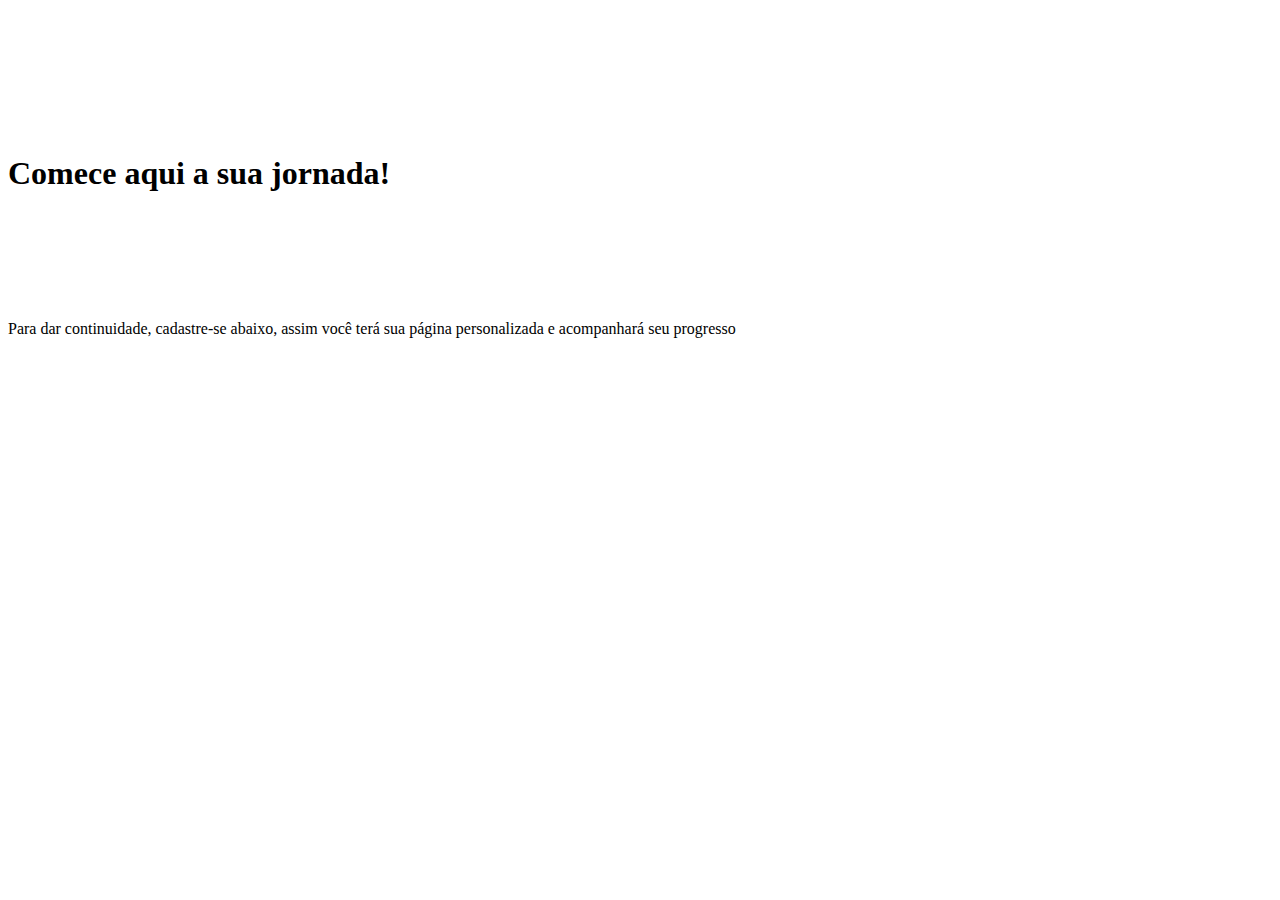
==== src/paginas/02-cadastro.html @ 318ea41e "Trabalhando na pagina index.html" ====
<!DOCTYPE html>
<html lang="pt-BR">
  <head>
    <link
      rel="stylesheet"
      type="text/css"
      href="css/styles-pagina2.css"
      media="screen"
    />
    <script type="text/javascript" src="js/scripts.js"></script>
    <br />
    <br />
    <br />
    <br />
    <br />
    <br />
    <br />
    <h1 id="título">Comece aqui a sua jornada!</h1>
    <br />
    <br />
    <br />
    <br />
    <br />
  </head>
  <title>Cadastro</title>

  <body>
    <div>
      <p>
        Para dar continuidade, cadastre-se abaixo, assim você terá sua página
        personalizada e acompanhará seu progresso
      </p>
    </div>
  </body>
</html>
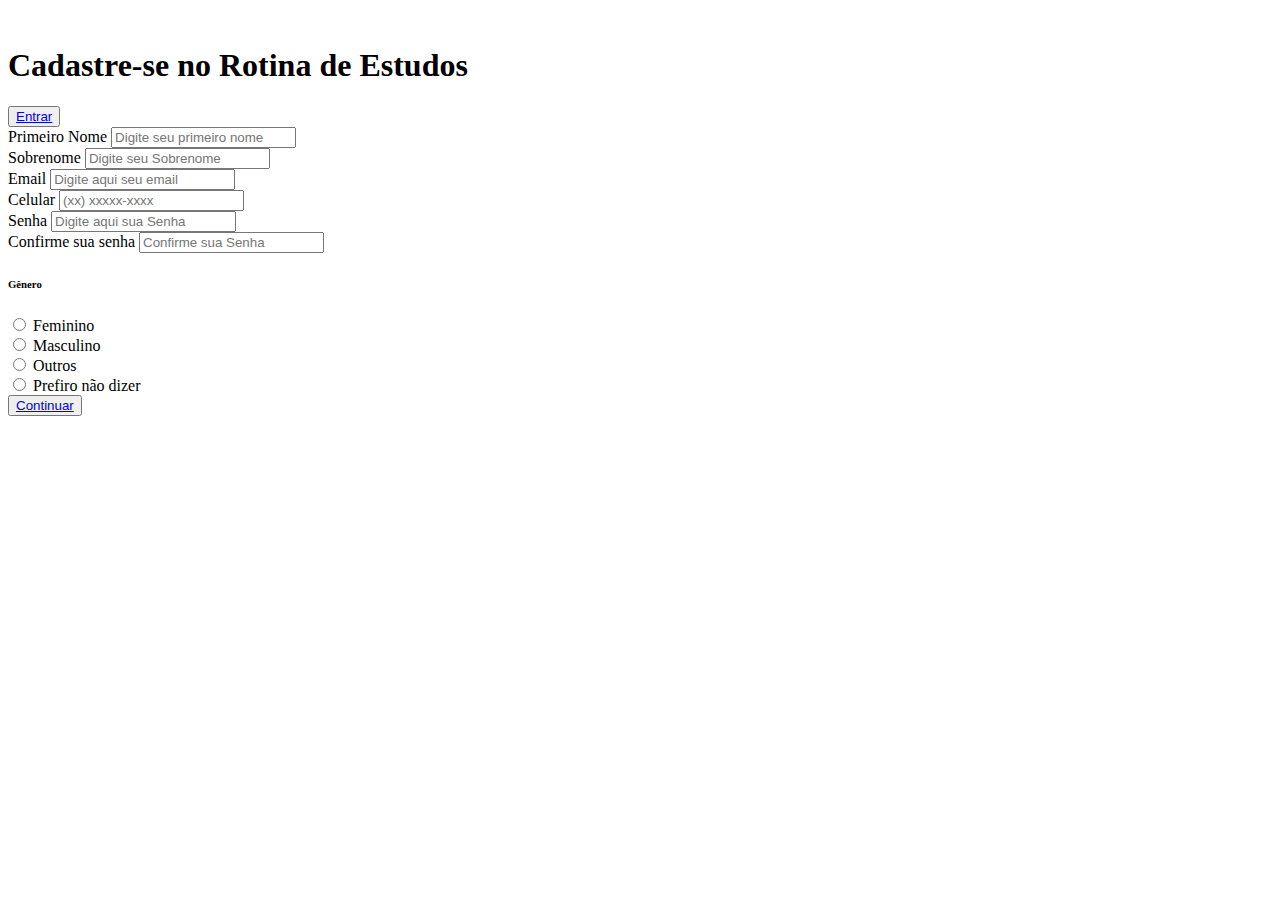
==== commit 16fe10fc: "Resolvendo conflitos arquivo 02-cadastro.html" ====
--- a/src/paginas/02-cadastro.html
+++ b/src/paginas/02-cadastro.html
@@ -1,35 +1,132 @@
 <!DOCTYPE html>
-<html lang="pt-BR">
+<html lang="pt-br">
   <head>
-    <link
-      rel="stylesheet"
-      type="text/css"
-      href="css/styles-pagina2.css"
-      media="screen"
-    />
-    <script type="text/javascript" src="js/scripts.js"></script>
-    <br />
-    <br />
-    <br />
-    <br />
-    <br />
-    <br />
-    <br />
-    <h1 id="título">Comece aqui a sua jornada!</h1>
-    <br />
-    <br />
-    <br />
-    <br />
-    <br />
+    <meta name="”description”" content="página responsável pelo cadastro" />
+    <meta name="”author”" content="grupo ADS PUC MG" />
+    <meta charset="UTF-8" />
+    <meta http-equiv="X-UA-Compatible" content="IE=edge" />
+    <meta name="viewport" content="width=device-width, initial-scale=1.0" />
+    <link rel="stylesheet" href="assets/css/style.css" />
+    <title>Pagina de Cadastro</title>
   </head>
-  <title>Cadastro</title>
 
   <body>
-    <div>
-      <p>
-        Para dar continuidade, cadastre-se abaixo, assim você terá sua página
-        personalizada e acompanhará seu progresso
-      </p>
+    <div class="container">
+      <div class="form-image">
+        <img src="assets/img/undraw_reminder_re_fe15.svg" alt="" />
+      </div>
+      <div class="form">
+        <form action="#">
+          <div class="form-header">
+            <div class="title">
+              <h1>Cadastre-se no Rotina de Estudos</h1>
+            </div>
+            <div class="login-button">
+              <button><a href="#">Entrar</a></button>
+            </div>
+          </div>
+
+          <div class="input-group">
+            <div class="input-box">
+              <label for="firstname">Primeiro Nome</label>
+              <input
+                id="firstname"
+                type="text"
+                name="firstname"
+                placeholder="Digite seu primeiro nome"
+                required
+              />
+            </div>
+
+            <div class="input-box">
+              <label for="lastname">Sobrenome</label>
+              <input
+                id="lastname"
+                type="text"
+                name="lastname"
+                placeholder="Digite seu Sobrenome"
+                required
+              />
+            </div>
+
+            <div class="input-box">
+              <label for="email">Email</label>
+              <input
+                id="email"
+                type="email"
+                name="email"
+                placeholder="Digite aqui seu email"
+                required
+              />
+            </div>
+
+            <div class="input-box">
+              <label for="number">Celular</label>
+              <input
+                id="number"
+                type="tel"
+                name="number"
+                placeholder="(xx) xxxxx-xxxx"
+                required
+              />
+            </div>
+
+            <div class="input-box">
+              <label for="password">Senha</label>
+              <input
+                id="password"
+                type="password"
+                name="password"
+                placeholder="Digite aqui sua Senha"
+                required
+              />
+            </div>
+
+            <div class="input-box">
+              <label for="confirmpassword">Confirme sua senha</label>
+              <input
+                id="confirmpassword"
+                type="confirmpassword"
+                name="confirmpassword"
+                placeholder="Confirme sua Senha"
+                required
+              />
+            </div>
+          </div>
+
+          <div class="gender-inputs">
+            <div class="gender-title">
+              <h6>Gênero</h6>
+            </div>
+
+            <div class="gender-group">
+              <div clas="gender-input">
+                <input type="radio" id="female" name="gender" />
+                <label for="female">Feminino</label>
+              </div>
+
+              <div clas="gender-input">
+                <input type="radio" id="male" name="gender" />
+                <label for="male">Masculino</label>
+              </div>
+
+              <div clas="gender-input">
+                <input type="radio" id="others" name="gender" />
+                <label for="others">Outros</label>
+              </div>
+
+              <div clas="gender-input">
+                <input type="radio" id="none" name="gender" />
+                <label for="none">Prefiro não dizer</label>
+              </div>
+            </div>
+          </div>
+
+          <div class="continue-button">
+            <button><a href="#">Continuar</a></button>
+          </div>
+        </form>
+      </div>
     </div>
   </body>
 </html>
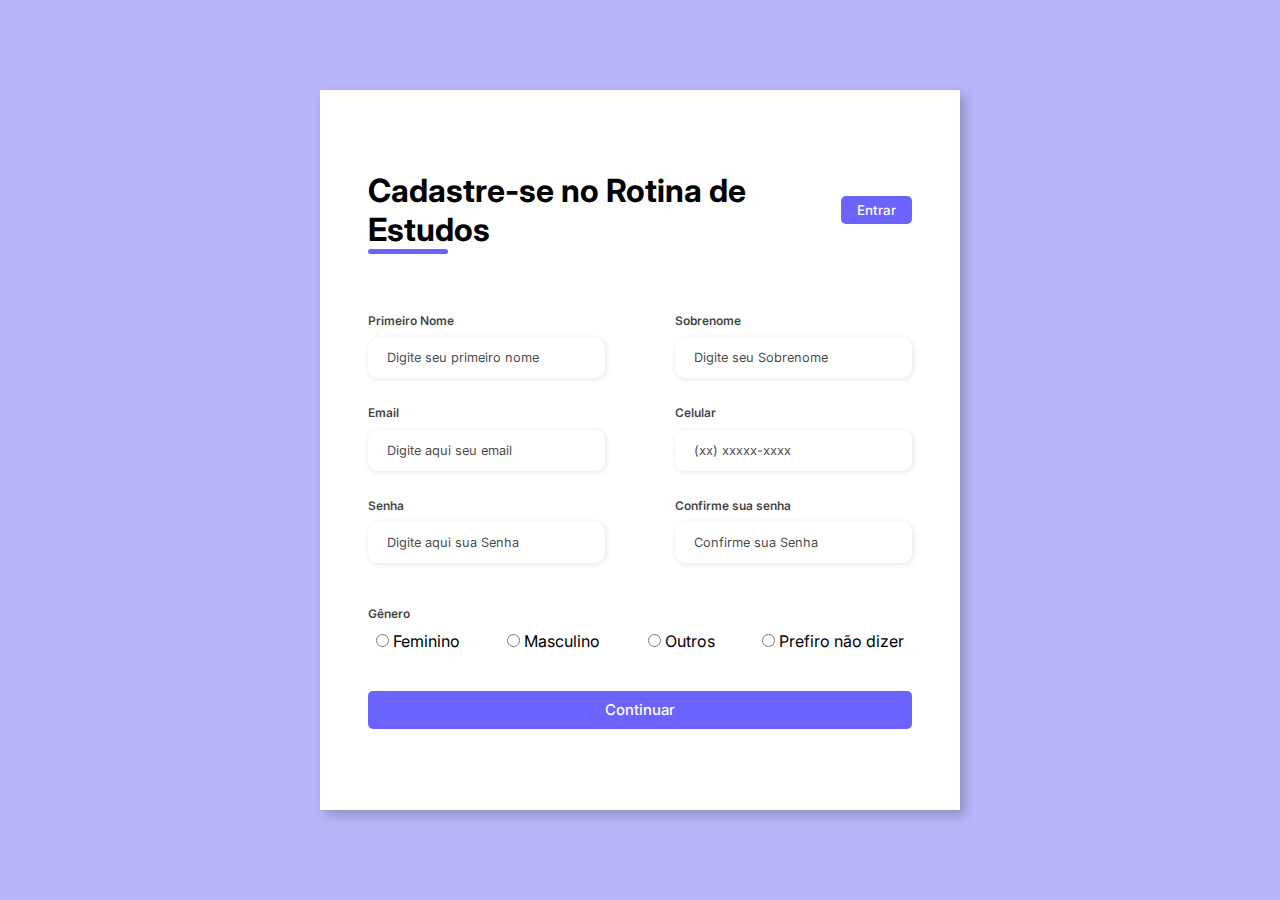
==== commit 06682f5f: "Adicionando CSS para as paginas" ====
--- a/src/paginas/02-cadastro.html
+++ b/src/paginas/02-cadastro.html
@@ -6,7 +6,7 @@
     <meta charset="UTF-8" />
     <meta http-equiv="X-UA-Compatible" content="IE=edge" />
     <meta name="viewport" content="width=device-width, initial-scale=1.0" />
-    <link rel="stylesheet" href="assets/css/style.css" />
+    <link rel="stylesheet" href="../css/styles-02-cadastro.css" />
     <title>Pagina de Cadastro</title>
   </head>
 
--- a/src/css/styles-02-cadastro.css
+++ b/src/css/styles-02-cadastro.css
@@ -0,0 +1,217 @@
+@import url('https://fonts.googleapis.com/css2?family=Inter:wght@100;200;300;400;500;600&display=swap');
+
+* {
+  padding: 0;
+  margin: 0;
+  box-sizing: border-box;
+  font-family: 'Inter', sans-serif;
+}
+
+body {
+  width: 100%;
+  height: 100vh;
+  display: flex;
+  justify-content: center;
+  align-items: center;
+  background: #0c0ce94d;
+}
+
+.container {
+  width: 80%;
+  height: 80vh;
+  display: flex;
+  box-shadow: 5px 5px 10px rgba(0, 0, 0, 0.212);
+}
+
+.form-image {
+  width: 50%;
+  display: flex;
+  justify-content: center;
+  align-items: center;
+  background-color: #c7eda7d7;
+  padding: 1rem;
+}
+
+.form-image img {
+  width: 31rem;
+}
+
+.form {
+  width: 50%;
+  display: flex;
+  flex-direction: column;
+  justify-content: center;
+  align-items: center;
+  background-color: #fff;
+  padding: 3rem;
+}
+
+.form-header {
+  margin-bottom: 3rem;
+  display: flex;
+  justify-content: space-between;
+}
+
+.login-button {
+  display: flex;
+  align-items: center;
+}
+
+.login-button button {
+  border: none;
+  background-color: #6c63ff;
+  padding: 0.4rem 1rem;
+  border-radius: 5px;
+  cursor: pointer;
+}
+
+.login-button button:hover {
+  background-color: #6b63fff1;
+}
+
+.login-button button a {
+  text-decoration: none;
+  font-weight: 500;
+  color: #fff;
+}
+
+.form-header h1::after {
+  content: '';
+  display: block;
+  width: 5rem;
+  height: 0.3rem;
+  background-color: #6c63ff;
+  margin: 0 auto;
+  position: absolute;
+  border-radius: 10px;
+}
+
+.input-group {
+  display: flex;
+  flex-wrap: wrap;
+  justify-content: space-between;
+  padding: 1rem 0;
+}
+
+.input-box {
+  display: flex;
+  flex-direction: column;
+  margin-bottom: 1.1rem;
+}
+
+.input-box input {
+  margin: 0.6rem 0;
+  padding: 0.8rem 1.2rem;
+  border: none;
+  border-radius: 10px;
+  box-shadow: 1px 1px 6px #0000001c;
+  font-size: 0.8rem;
+}
+
+.input-box input:hover {
+  background-color: #eeeeee75;
+}
+
+.input-box input:focus-visible {
+  outline: 1px solid #6c63ff;
+}
+
+.input-box label,
+.gender-title h6 {
+  font-size: 0.75rem;
+  font-weight: 600;
+  color: #000000c0;
+}
+
+.input-box input::placeholder {
+  color: #000000be;
+}
+
+.gender-group {
+  display: flex;
+  justify-content: space-between;
+  margin-top: 0.62rem;
+  padding: 0 0.5rem;
+}
+
+.gender-input {
+  display: flex;
+  align-items: center;
+}
+
+.gender-input input {
+  margin-right: 0.35rem;
+}
+
+.gender-input label {
+  font-size: 0.81rem;
+  font-weight: 600;
+  color: #000000c0;
+}
+
+.continue-button button {
+  width: 100%;
+  margin-top: 2.5rem;
+  border: none;
+  background-color: #6c63ff;
+  padding: 0.62rem;
+  border-radius: 5px;
+  cursor: pointer;
+}
+
+.continue-button button:hover {
+  background-color: #6b63fff1;
+}
+
+.continue-button button a {
+  text-decoration: none;
+  font-size: 0.93rem;
+  font-weight: 500;
+  color: #fff;
+}
+
+@media screen and (max-width: 1330px) {
+  .form-image {
+    display: none;
+  }
+
+  .container {
+    width: 50%;
+  }
+
+  .form {
+    width: 100%;
+  }
+}
+
+@media screen and (max-width: 1064px) {
+  .container {
+    width: 90%;
+    height: auto;
+  }
+
+  .input-group {
+    flex-direction: column;
+    z-index: 5;
+    padding-right: 5rem;
+    max-height: 10rem;
+    overflow-y: scroll;
+    flex-wrap: nowrap;
+  }
+
+  .gender-inputs {
+    margin-top: 2rem;
+  }
+
+  .gender-group {
+    flex-direction: column;
+  }
+
+  .gender-title h6 {
+    margin: 0;
+  }
+
+  .gender-input {
+    margin-top: 0.5rem;
+  }
+}
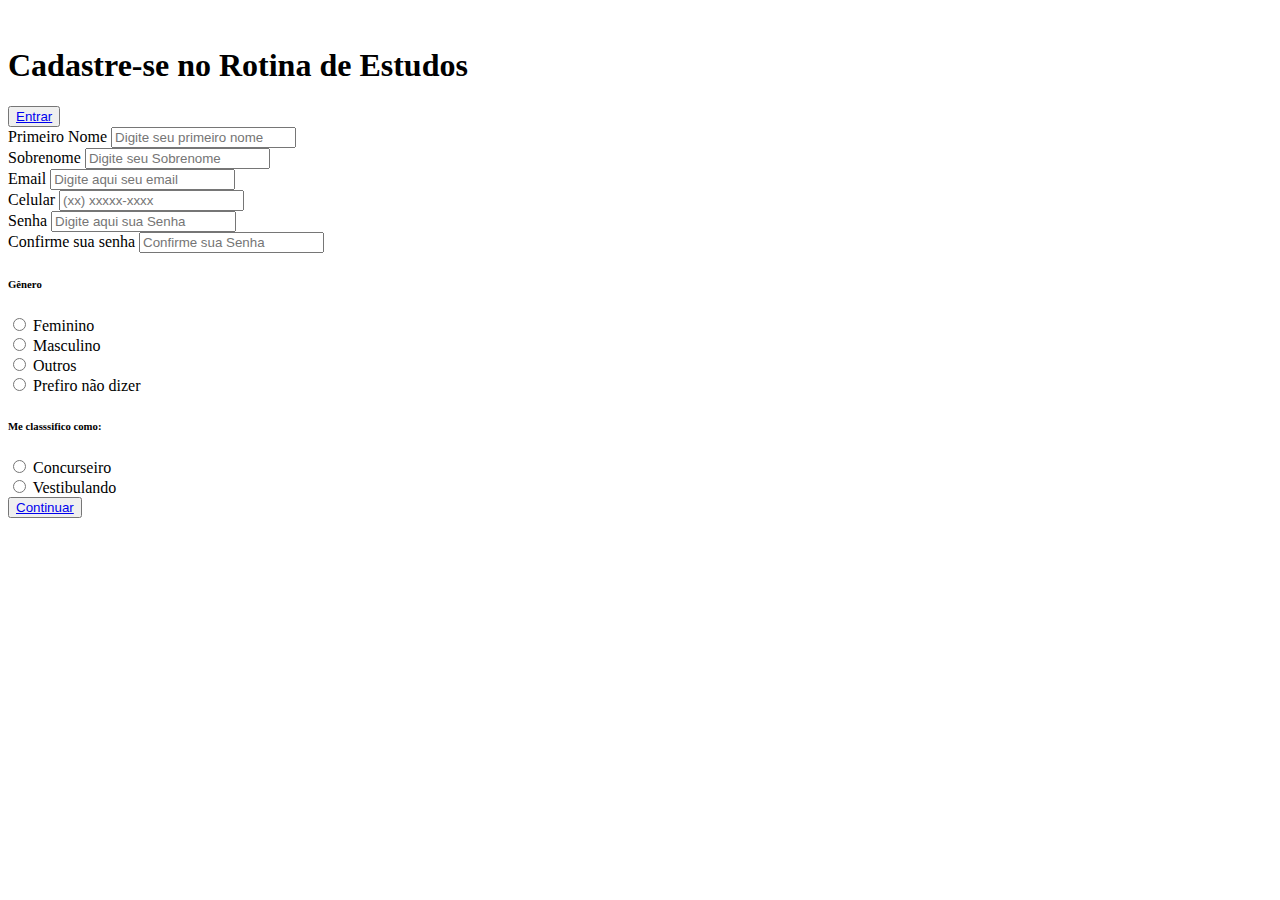
==== commit c35feb9c: "Update 02-cadastro.html" ====
--- a/src/paginas/02-cadastro.html
+++ b/src/paginas/02-cadastro.html
@@ -1,132 +1,128 @@
 <!DOCTYPE html>
 <html lang="pt-br">
-  <head>
-    <meta name="”description”" content="página responsável pelo cadastro" />
-    <meta name="”author”" content="grupo ADS PUC MG" />
-    <meta charset="UTF-8" />
-    <meta http-equiv="X-UA-Compatible" content="IE=edge" />
-    <meta name="viewport" content="width=device-width, initial-scale=1.0" />
-    <link rel="stylesheet" href="../css/styles-02-cadastro.css" />
+
+<head>
+    <meta name="description" content="Página responsável pelo cadastro do projeto Rotina de Estudos">
+    <meta name="author" content="grupo ADS PUC MG - Rotina de Estudos">
+    <meta charset="UTF-8">
+    <meta http-equiv="X-UA-Compatible" content="IE=edge">
+    <meta name="viewport" content="width=device-width, initial-scale=1.0">
+
+    <link rel="stylesheet" href="assets/css/style.css">
+
     <title>Pagina de Cadastro</title>
-  </head>
+</head>
 
-  <body>
+<body>
     <div class="container">
-      <div class="form-image">
-        <img src="assets/img/undraw_reminder_re_fe15.svg" alt="" />
-      </div>
-      <div class="form">
-        <form action="#">
-          <div class="form-header">
-            <div class="title">
-              <h1>Cadastre-se no Rotina de Estudos</h1>
-            </div>
-            <div class="login-button">
-              <button><a href="#">Entrar</a></button>
-            </div>
-          </div>
+        <!-- serve para definir o quadro de fundo que está em roxo-->
+        <div class="form-image">
+            <!-- serve para definir o fundo que está em verde-->
+            <img src="assets/img/undraw_reminder_re_fe15.svg" alt="">
+        </div> <!-- serve para definir o fundo que está em branco-->
+        <div class="form">
+            <!-- define o formulario de cadastro-->
+            <form action="#">
+                <!-- mostra que não vai salvar em lugar nenhum-->
+                <div class="form-header">
+                    <div class="title">
+                        <h1>Cadastre-se no Rotina de Estudos</h1>
+                    </div>
+                    <div class="login-button">
+                        <button><a href="#">Entrar</a> </button>
+                    </div>
+                </div>
 
-          <div class="input-group">
-            <div class="input-box">
-              <label for="firstname">Primeiro Nome</label>
-              <input
-                id="firstname"
-                type="text"
-                name="firstname"
-                placeholder="Digite seu primeiro nome"
-                required
-              />
-            </div>
+                <div class="input-group">
+                    <!-- define o grupo de entrada de dados do cadastro-->
+                    <div class="input-box">
+                        <label for="firstname">Primeiro Nome</label>
+                        <input id="firstname" type="text" name="firstname" placeholder="Digite seu primeiro nome"
+                            required>
+                    </div>
 
-            <div class="input-box">
-              <label for="lastname">Sobrenome</label>
-              <input
-                id="lastname"
-                type="text"
-                name="lastname"
-                placeholder="Digite seu Sobrenome"
-                required
-              />
-            </div>
+                    <div class="input-box">
+                        <label for="lastname">Sobrenome</label>
+                        <input id="lastname" type="text" name="lastname" placeholder="Digite seu Sobrenome" required>
+                    </div>
 
-            <div class="input-box">
-              <label for="email">Email</label>
-              <input
-                id="email"
-                type="email"
-                name="email"
-                placeholder="Digite aqui seu email"
-                required
-              />
-            </div>
+                    <div class="input-box">
+                        <label for="email">Email</label>
+                        <input id="email" type="email" name="email" placeholder="Digite aqui seu email" required>
+                    </div>
 
-            <div class="input-box">
-              <label for="number">Celular</label>
-              <input
-                id="number"
-                type="tel"
-                name="number"
-                placeholder="(xx) xxxxx-xxxx"
-                required
-              />
-            </div>
+                    <div class="input-box">
+                        <label for="number">Celular</label>
+                        <input id="number" type="tel" name="number" placeholder="(xx) xxxxx-xxxx" required>
+                    </div>
 
-            <div class="input-box">
-              <label for="password">Senha</label>
-              <input
-                id="password"
-                type="password"
-                name="password"
-                placeholder="Digite aqui sua Senha"
-                required
-              />
-            </div>
+                    <div class="input-box">
+                        <label for="password">Senha</label>
+                        <input id="password" type="password" name="password" placeholder="Digite aqui sua Senha"
+                            required>
+                    </div>
 
-            <div class="input-box">
-              <label for="confirmpassword">Confirme sua senha</label>
-              <input
-                id="confirmpassword"
-                type="confirmpassword"
-                name="confirmpassword"
-                placeholder="Confirme sua Senha"
-                required
-              />
-            </div>
-          </div>
+                    <div class="input-box">
+                        <label for="confirmpassword">Confirme sua senha</label>
+                        <input id="confirmpassword" type="confirmpassword" name="confirmpassword"
+                            placeholder="Confirme sua Senha" required>
+                    </div>
 
-          <div class="gender-inputs">
-            <div class="gender-title">
-              <h6>Gênero</h6>
-            </div>
+                </div>
 
-            <div class="gender-group">
-              <div clas="gender-input">
-                <input type="radio" id="female" name="gender" />
-                <label for="female">Feminino</label>
-              </div>
+                <div class="gender-inputs">
+                    <div class="gender-title">
+                        <h6>Gênero</h6>
+                    </div>
 
-              <div clas="gender-input">
-                <input type="radio" id="male" name="gender" />
-                <label for="male">Masculino</label>
-              </div>
+                    <div class="gender-group">
+                        <div clas="gender-input">
+                            <input type="radio" id="female" name="gender">
+                            <label for="female">Feminino</label>
+                        </div>
 
-              <div clas="gender-input">
-                <input type="radio" id="others" name="gender" />
-                <label for="others">Outros</label>
-              </div>
+                        <div clas="gender-input">
+                            <input type="radio" id="male" name="gender">
+                            <label for="male">Masculino</label>
+                        </div>
 
-              <div clas="gender-input">
-                <input type="radio" id="none" name="gender" />
-                <label for="none">Prefiro não dizer</label>
-              </div>
-            </div>
-          </div>
+                        <div clas="gender-input">
+                            <input type="radio" id="others" name="gender">
+                            <label for="others">Outros</label>
+                        </div>
 
-          <div class="continue-button">
-            <button><a href="#">Continuar</a></button>
-          </div>
-        </form>
-      </div>
+                        <div clas="gender-input">
+                            <input type="radio" id="none" name="gender">
+                            <label for="nome">Prefiro não dizer</label>
+                        </div>
+
+                    </div>
+
+                    <!-- colocar o grupo concurseiro e vestibulando-->
+
+                    <div class="estudante">
+                        <div clas="estudante-title">
+                            <h6>Me classsifico como:</h6>
+                        </div>
+
+                        <div class="gender-group">
+                            <div class="escolha">
+                                <input type="radio" id="none" name="tipo">
+                                <label for="tipo">Concurseiro</label>
+                            </div>
+
+                            <div class="escolha">
+                                <input type="radio" id="none" name="tipo">
+                                <label for="tipo">Vestibulando</label>
+                            </div>
+                        </div>
+
+                        <div class="continue-button">
+                            <button><a href="#">Continuar</a></button>
+                        </div>
+            </form>
+        </div>
     </div>
-  </body>
+</body>
+
 </html>
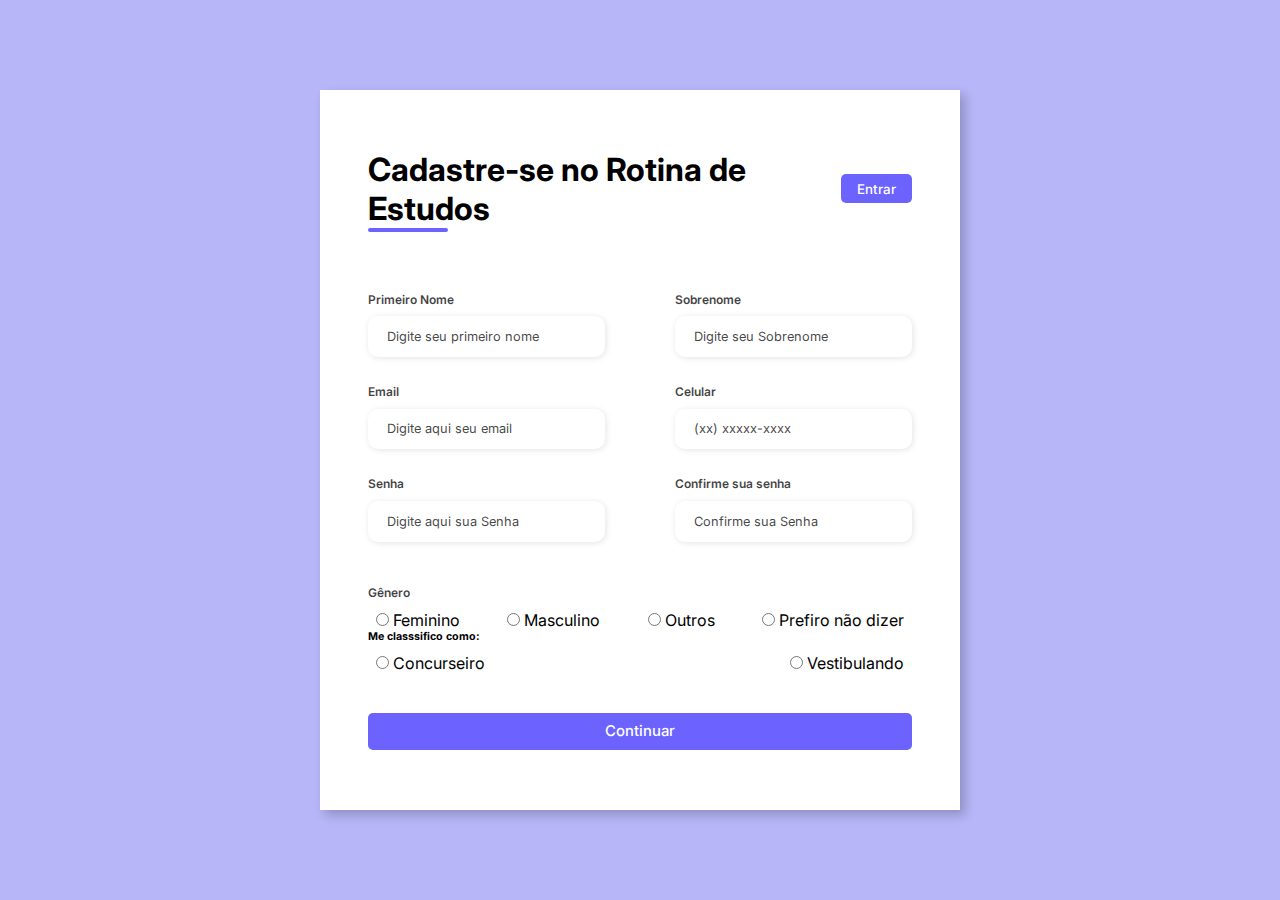
==== commit c2a321c0: "Update 02-cadastro.html" ====
--- a/src/paginas/02-cadastro.html
+++ b/src/paginas/02-cadastro.html
@@ -8,7 +8,7 @@
     <meta http-equiv="X-UA-Compatible" content="IE=edge">
     <meta name="viewport" content="width=device-width, initial-scale=1.0">
 
-    <link rel="stylesheet" href="assets/css/style.css">
+   <link rel="stylesheet" href="../css/styles-02-cadastro.css">
 
     <title>Pagina de Cadastro</title>
 </head>
@@ -18,7 +18,7 @@
         <!-- serve para definir o quadro de fundo que está em roxo-->
         <div class="form-image">
             <!-- serve para definir o fundo que está em verde-->
-            <img src="assets/img/undraw_reminder_re_fe15.svg" alt="">
+            <img src="../img/undraw_reminder_re_fe15.svg" alt="">
         </div> <!-- serve para definir o fundo que está em branco-->
         <div class="form">
             <!-- define o formulario de cadastro-->
--- a/src/css/styles-02-cadastro.css
+++ b/src/css/styles-02-cadastro.css
@@ -0,0 +1,233 @@
+@import url('https://fonts.googleapis.com/css2?family=Inter:wght@100;200;300;400;500;600&display=swap');
+
+* {
+    padding: 0;
+    margin: 0;
+    box-sizing: border-box;
+    font-family: 'Inter', sans-serif;
+}
+
+body {
+    width: 100%;
+    height: 100vh;
+    display: flex;
+    justify-content: center;
+    align-items: center;
+    background: #0c0ce94d;
+    /* cor do fundo da tela de trás*/
+}
+
+.container {
+    width: 80%;
+    height: 80vh;
+    display: flex;
+    box-shadow: 5px 5px 10px rgba(0, 0, 0, 0.212);
+    /* cor da borda dos quadros do centro */
+}
+
+.form-image {
+    width: 50%;
+    display: flex;
+    justify-content: center;
+    align-items: center;
+    background-color: #c7eda7d7;
+    padding: 1rem;
+    /* cor da borda do quadro esquerdo */
+}
+
+.form-image img {
+    width: 31rem;
+}
+
+.form {
+    width: 50%;
+    display: flex;
+    flex-direction: column;
+    justify-content: center;
+    align-items: center;
+    background-color: #fff;
+    /* cor do quadro direito */
+    padding: 3rem;
+}
+
+.form-header {
+    margin-bottom: 3rem;
+    display: flex;
+    justify-content: space-between;
+}
+
+.login-button {
+    display: flex;
+    align-items: center;
+}
+
+.login-button button {
+    border: none;
+    background-color: #6c63ff;
+    padding: 0.4rem 1rem;
+    border-radius: 5px;
+    cursor: pointer;
+}
+
+/* esse comando "hover" qnd passa o mouse em cima do button ele muda a cor */
+.login-button button:hover {
+    background-color: #6b63fff1;
+}
+
+.login-button button a {
+    text-decoration: none;
+    font-weight: 500;
+    color: #fff;
+}
+
+.form-header h1::after {
+    /* fazendo a linha de cor em baixo do cadastre-se */
+    content: '';
+    display: block;
+    width: 5rem;
+    height: 0.3rem;
+    background-color: #6c63ff;
+    margin: 0 auto;
+    position: absolute;
+    border-radius: 10px;
+}
+
+.input-group {
+    display: flex;
+    flex-wrap: wrap;
+    justify-content: space-between;
+    padding: 1rem 0;
+}
+
+.input-box {
+    display: flex;
+    flex-direction: column;
+    margin-bottom: 1.1rem;
+}
+
+.input-box input {
+    margin: 0.6rem 0;
+    padding: 0.8rem 1.2rem;
+    border: none;
+    border-radius: 10px;
+    box-shadow: 1px 1px 6px #0000001c;
+    font-size: 0.8rem;
+}
+
+.input-box input:hover {
+    background-color: #eeeeee75;
+}
+
+.input-box input:focus-visible {
+    outline: 1px solid #6c63ff;
+}
+
+.input-box label,
+.gender-title h6 {
+    font-size: 0.75rem;
+    font-weight: 600;
+    color: #000000c0;
+}
+
+.input-box input::placeholder {
+    color: #000000be;
+}
+
+.gender-group {
+    display: flex;
+    justify-content: space-between;
+    margin-top: 0.62rem;
+    padding: 0 .5rem;
+}
+
+.gender-input {
+    display: flex;
+    align-items: center;
+}
+
+.gender-input input {
+    margin-right: 0.35rem;
+}
+
+.gender-input label {
+    font-size: 0.81rem;
+    font-weight: 600;
+    color: #000000c0;
+}
+
+.continue-button button {
+    width: 100%;
+    margin-top: 2.5rem;
+    border: none;
+    background-color: #6c63ff;
+    padding: 0.62rem;
+    border-radius: 5px;
+    cursor: pointer;
+}
+
+.continue-button button:hover {
+    background-color: #6b63fff1;
+}
+
+.continue-button button a {
+    text-decoration: none;
+    font-size: 0.93rem;
+    font-weight: 500;
+    color: #fff;
+}
+
+@media screen and (max-width: 1330px) {
+    .form-image {
+        display: none;
+    }
+
+    .container {
+        width: 50%;
+    }
+
+    .form {
+        width: 100%;
+    }
+}
+
+@media screen and (max-width: 1064px) {
+    .container {
+        width: 90%;
+        height: auto;
+    }
+
+    .input-group {
+        flex-direction: column;
+        z-index: 5;
+        padding-right: 5rem;
+        max-height: 10rem;
+        overflow-y: scroll;
+        flex-wrap: nowrap;
+    }
+
+    .gender-inputs {
+        margin-top: 2rem;
+    }
+
+    .gender-group {
+        flex-direction: column;
+    }
+
+    .gender-title h6 {
+        margin: 0;
+    }
+
+    .gender-input {
+        margin-top: 0.5rem;
+    }
+
+    /* linha adicionada de escolha do estudante */
+
+    .estudante-title h6 {
+        font-size: 0.75rem;
+        font-weight: 600;
+        color: rgb(192, 10, 10);
+    }
+
+
+}
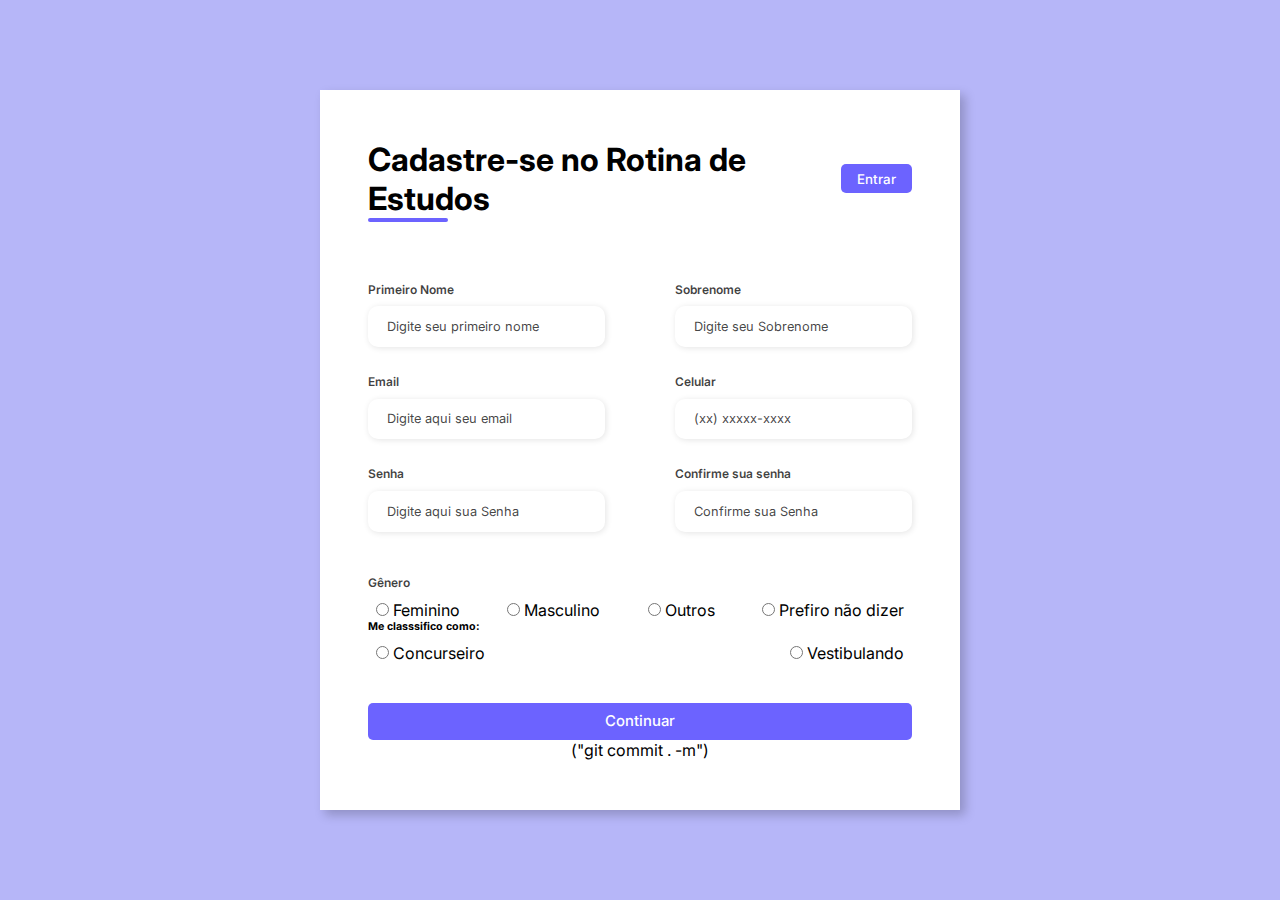
==== commit 49ed11c8: "Merge branch 'main' of https://github.com/ICEI-PUC-Minas-PMV-ADS/pmv-ads-2022-2-e1-proj-web-t10-proj" ====
--- a/src/paginas/02-cadastro.html
+++ b/src/paginas/02-cadastro.html
@@ -126,3 +126,4 @@
 </body>
 
 </html>
+("git commit . -m")
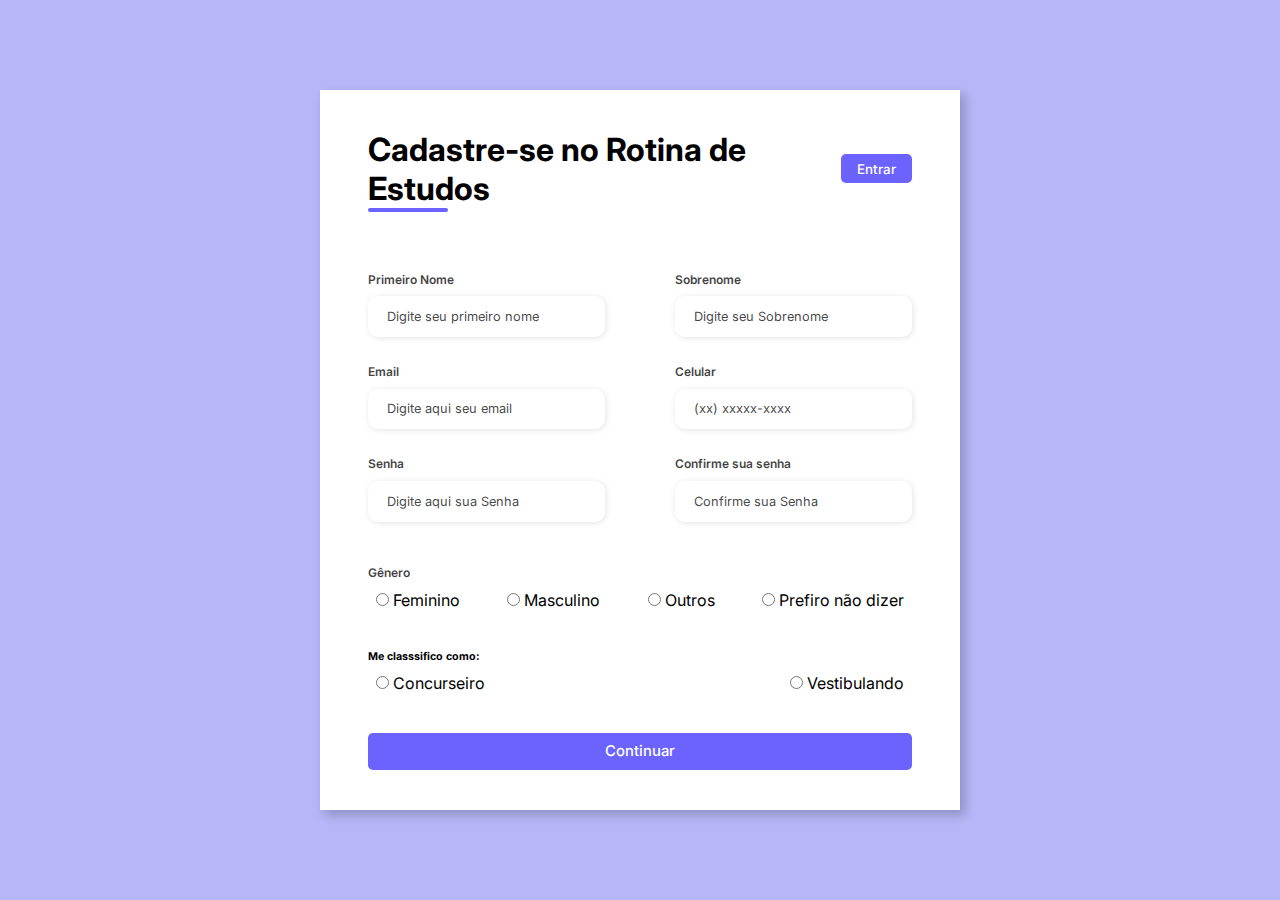
==== commit 1bf8e557: "Atualizando as páginas" ====
--- a/src/paginas/02-cadastro.html
+++ b/src/paginas/02-cadastro.html
@@ -99,7 +99,8 @@
                     </div>
 
                     <!-- colocar o grupo concurseiro e vestibulando-->
-
+<br/>
+<br/>
                     <div class="estudante">
                         <div clas="estudante-title">
                             <h6>Me classsifico como:</h6>
@@ -118,12 +119,12 @@
                         </div>
 
                         <div class="continue-button">
-                            <button><a href="#">Continuar</a></button>
+                            <button><a href="03-pagina-principal-vestibulando.html">Continuar</a></button>
                         </div>
+                       
             </form>
         </div>
     </div>
 </body>
 
 </html>
-("git commit . -m")
